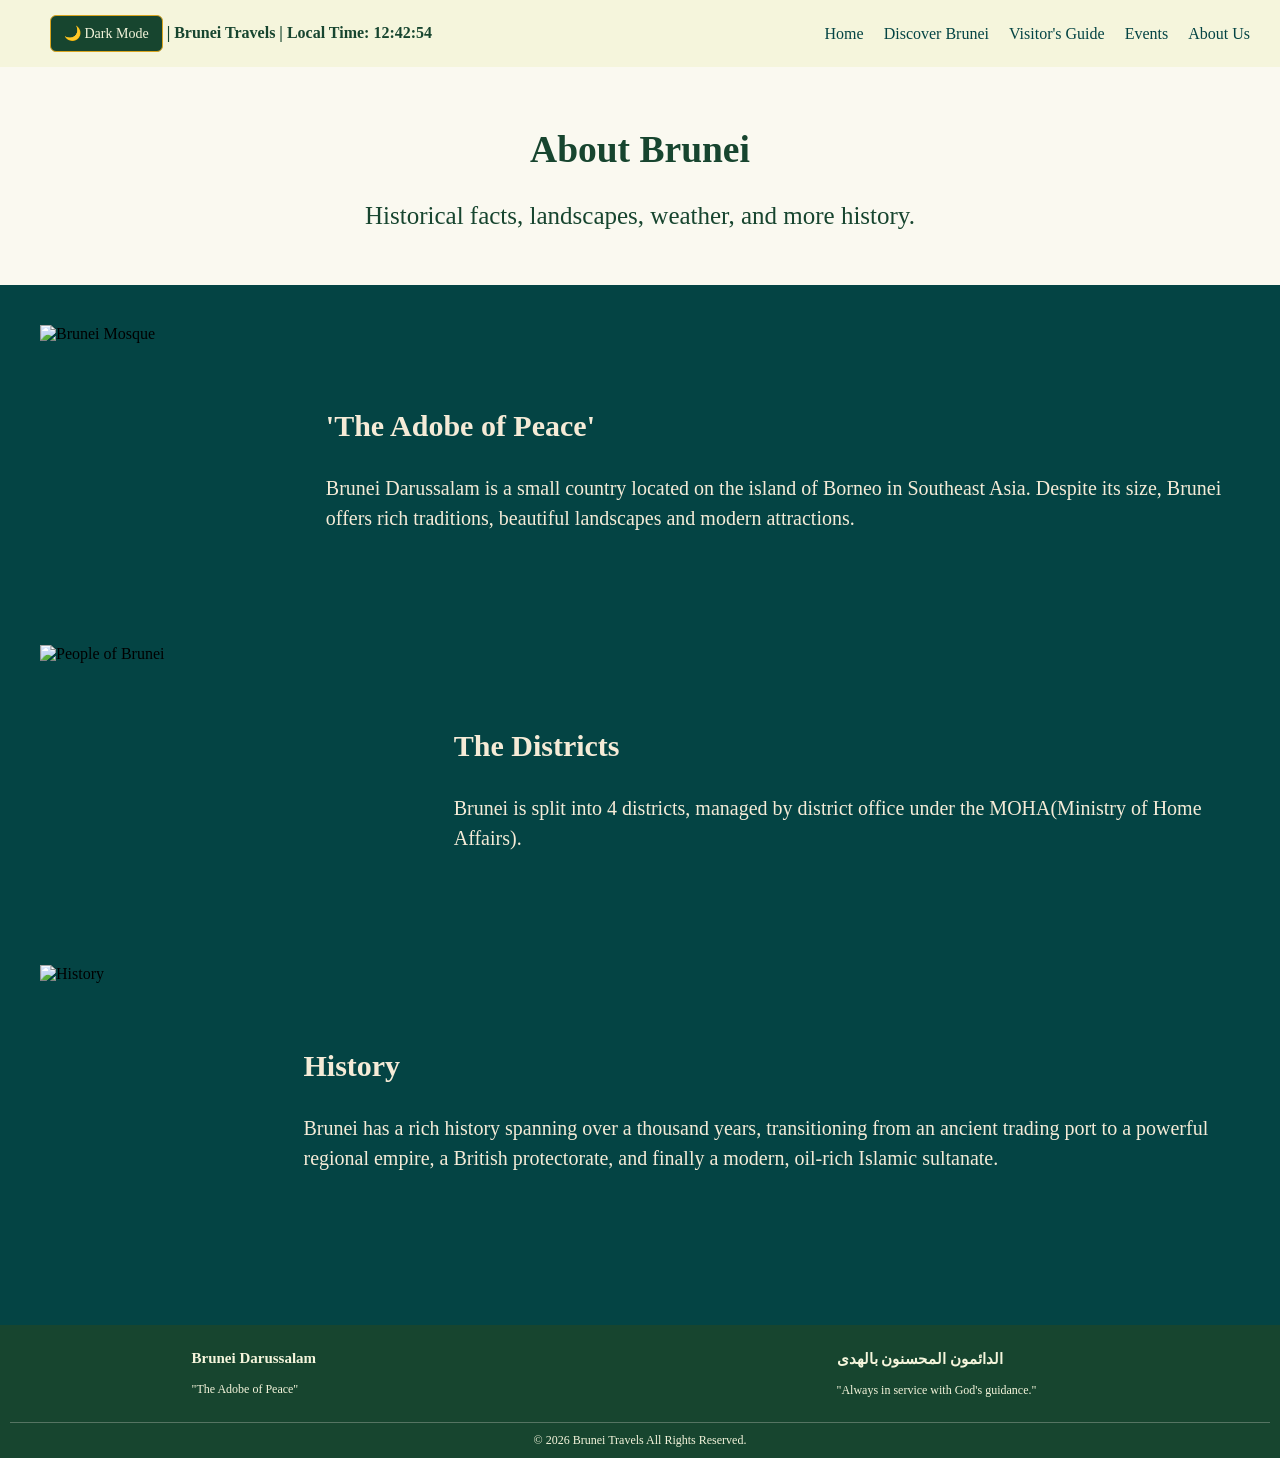
==== aboutbrunei.html @ cee532a9 "Add files via upload" ====
<!DOCTYPE html>
<html lang="en">
<head>
    <meta charset="UTF-8">
    <meta name="viewport" content="width=device-width, initial-scale=1.0">
    <link rel="stylesheet" href="style.css">
    <title>Brunei Travels</title>
</head>

<body>
    <nav class="navbar">

        <section class="clock">
            <time>
              <button id="theme-toggle">🌙 Dark Mode</button> | Brunei Travels | Local Time:
            </time>
            <time id="brunei-clock">00:00:00</time>
        </section>

        <a href="index.html">Home</a>

        <section class="dropdown">
            <a href="">Discover Brunei</a>
            <section class="dropdownchoice">
                <a href="culture.html">Culture & Traditions</a>
                <a href="cuisine.html">Food & Cuisine</a>
                <a href="aboutbrunei.html">About Brunei</a>
            </section>
        </section>

        <a href="visitorguide.html">Visitor's Guide</a>
        <a href="events.html">Events</a>
        <a href="aboutus.html">About Us</a>

    </nav>


<section class="attractionheader">
    <h1>About Brunei</h1>
    <p>Historical facts, landscapes, weather, and more history.</p>
</section>


<section class="discover">

    <section class="discoverrow">
        <img src="https://miro.medium.com/1*G12A2kKPbNU4svpOhQeMRA.jpeg"
        class="discoverpic" alt="Brunei Mosque">

        <article class="discovertext">
            <h2>'The Adobe of Peace'</h2>
            <p>
                Brunei Darussalam is a small country located on the island
                of Borneo in Southeast Asia. Despite its size, Brunei offers
                rich traditions, beautiful landscapes and modern attractions.
            </p>
        </article>
      </section>

    <section class="discoverrow">
        <img src="https://www.researchgate.net/publication/346323958/figure/fig1/AS:962062389882881@1606384956360/The-four-districts-of-Brunei-Brunei-Muara-Tutong-Belait-and-Temburong.png"
        class="discoverpic" alt="People of Brunei">

        <article class="discovertext">
            <h2>The Districts</h2>
            <p>
                Brunei is split into 4 districts, managed by district office
                under the MOHA(Ministry of Home Affairs).
                
            </p>
        </article>
    </section>

        <section class="discoverrow">
        <img src="https://blogger.googleusercontent.com/img/b/R29vZ2xl/AVvXsEhx63XhjxnNRCTAnIFcYxLvG0X2e9Hr3zSD-kk4H_aWgVyD7s-BBY7ObbIfe4cF-QkxxsZBeTphZVmv46xIAlkVuyG_g872ibqF4ErWZV2IkiEgEj1YyFI96Mf1I63_D9MI6iYmfQ/s1600/postcard_archive5.jpeg"
        class="discoverpic" alt="History">

        <article class="discovertext">
            <h2>History</h2>
            <p>
                Brunei has a rich history spanning over a thousand years, 
                transitioning from an ancient trading port to a powerful regional empire,
                a British protectorate, and finally a modern, oil-rich Islamic sultanate.
            </p>
        </article>
    </section>

</section>

    <footer class="footer">

        <section class="footer-content">

            <section>
                <h3>Brunei Darussalam</h3>
                <p>"The Adobe of Peace"</p>
            </section>

            <section>
                <h3>الدائمون المحسنون بالهدى</h3>
                <p>"Always in service with God's guidance."</p>
            </section>

        </section>

        <p class="copyright">
            © 2026 Brunei Travels All Rights Reserved.
        </p>

    </footer>



  <script src="javascript.js"></script>
</body>
</html>
---- style.css ----
/* Body */


/* ADD LINKS!!! */

body {
    font-family: Georgia, 'Times New Roman', Times, serif;
    font-size: medium;
    color: black;
    margin: 0;
    padding: 0;
}




/* Clock and Website Title*/

.clock {
    margin-right: auto;
    padding-left: 20px;
    color: #17452F;
    font-size: 16px;
    font-weight: bold;
}

/* for navigation*/ 

.navbar {
    display: flex;
    justify-content: flex-end;
    align-items: center;
    gap: 20px;
    padding: 15px 30px;
    background-color: beige;
}

.navbar a {
    text-decoration: none;
    color: rgb(4, 68, 68);
}

.navbar a:hover {
    text-decoration: underline;
    text-decoration-color: goldenrod;
}


/* DROPDOWN MENU */

.dropdown {
    position: relative;
    display: inline-block;
}

.dropdownchoice {
    display: none;
    position: absolute;
    background-color: goldenrod;
    min-width: 180px;
    z-index: 10;
    border-radius: 5px;
}

.dropdownchoice a {
    display: block;
    padding: 12px;
    text-decoration: none;
    color: #17452F;
    font-size: 16px;
}

.dropdownchoice a:hover {
    background-color: #E8D5A8;
}

.dropdown:hover .dropdownchoice {
    display: block;
}


/* Homepage */


.homepage {
    display: flex;
    flex-direction: column;
    justify-content: center;
    align-items: center;
    text-align: center;
    min-height: 600px;
    padding: 20px;
    box-sizing: border-box;
    position: relative;

    background: linear-gradient(rgba(0, 0, 0, 0.4), rgba(0, 0, 0, 0.2)),
    url("https://i0.wp.com/borneoadventure.com/v3/wp-content/uploads/2012/01/BRN_DK_5221.jpg?fit=2000%2C1331&quality=60&strip=all&ssl=1");

    background-size: cover;
    background-position: center;

    font-family: Georgia, 'Times New Roman', Times, serif;
    color: white;
    text-shadow: 0 0 25px black;
}

.homepage-title h2 {
    font-size: 35px;
}

.quote {
    font-size: 25px;
}

.homepage2 {
    display: flex;
    justify-content: center;
    align-items: center;
    gap: 40px;
    flex-wrap: wrap;
}

.homepagebtn {
    font-size: 20px;
    padding: 15px 20px;
    background-color: transparent;
    color: beige;
    border: 1px solid beige;
    border-radius: 10px;
    text-decoration: none;

    cursor: pointer;
}

.homepagebtn:hover {
    background-color: #F5EBD7;
    color: #17452F;
}

/* Image Carousel */

.slide-btn {

    position: absolute;

    background-color: rgba(0, 0, 0, 0.4);
    color: beige;

    border: none;
    padding: 12px;

    font-size: 25px;
    cursor: pointer;
}

.slide-btn:hover {
    background-color: goldenrod;
    color: #17452F;
}

.prev {
    left: 20px;
}

.next {
    right: 20px;
}

/* Mobile (index page) */

@media (max-width: 600px) {
    .homepage {
        min-height: 500px;
    }

    .homepage-title h2 {
        font-size: 24px;
    }

    .quote {
        font-size: 16px;
    }

    .homepagebtn {
        font-size: 16px;
    }

    .prev {
        left: 8px;
    }

    .next {
        right: 8px;
    }
}



/* Discover Pages */

.discover {
    background-color: rgb(4, 68, 68);
    padding: 40px;
}

.discoverrow {
    display: flex;
    align-items: center;
    gap: 30px;
    margin-bottom: 40px;
}

.discoverpic {
    width: 400px;
    max-width: 100%;
    height: 280px;

}

.discovertext {
    font-family: Georgia, 'Times New Roman', Times, serif;
    font-size: 20px;
    color: #F5EBD7;
    line-height: 1.5;
}


/* ATTRACTIONS PAGE */

.attractionheader {
    text-align: center;
    padding: 30px;
    color: #17452F;
    font-size: 25px;
    background-color: #faf9f0;
}

.attractions {
    display: grid;
    grid-template-columns: repeat(3, 1fr);
    gap: 30px;
    padding: 30px 50px;
    background-color: rgb(222, 195, 128);
}

.attractions2 {
    display: grid;
    grid-template-columns: repeat(2, 1fr);
    gap: 30px;
    padding: 30px 50px;
    background-color: rgb(222, 195, 128);
}

.attractioncard {
    text-align: center;
    background-color: beige;
    border-radius: 10px;
    overflow: hidden;
    padding-bottom: 15px;
}

.attractioncard img {
    width: 100%;
    height: 220px;
    object-fit: cover;
}

.attractioncard h2 {
    color: #17452F;
    font-size: 21px;
    padding: 0 10px;
}

.attractioncard p {
    font-size: 16px;
    line-height: 1.5;
    padding: 0 15px;
}


/* ABOUT US */

.aboutus {
    background-color: rgb(223, 200, 173);
}

.aboutus h1 {
    text-align: center;
    color: #17452F;
    background-color: #D9A520;
    padding: 30px;
    margin: 0;
}

.aboutrow {
    display: flex;
    align-items: center;
    gap: 35px;
    padding: 20px 50px;
}

.aboutrow img {
    width: 45%;
    height: 300px;
    object-fit: cover;
}

.aboutrow article {
    flex: 1;
}

.aboutrow h2 {
    color: #17452F;
}

.aboutrow p {
    font-size: 17px;
    line-height: 1.6;
}


/* FOOTER */

.footer {
    background-color: #17452F;
    color: beige;
    width: 100%;
    box-sizing: border-box;
    padding: 10px 10px;
}

.footer-content {
    display: flex;
    justify-content: space-around;
    gap: 30px;
}

.footer-content section {
    width: 20%;
}

.footer h3 {
    font-size: 15px;
}

.footer p {
    font-size: 12px;
}

.copyright {
    text-align: center;
    border-top: 1px solid #557462;
    padding-top: 10px;
    margin-bottom: 0;
}


/* TABLETS */

@media screen and (max-width: 900px) {

    .attractions {
        grid-template-columns: repeat(2, 1fr);
        padding: 25px;
    }

    .discoverpic {
        width: 45%;
    }

}


/* MOBILE PHONES */

@media screen and (max-width: 600px) {

    /* TITLE AND NAVBAR */

    .title {
        font-size: 23px;
        padding: 15px;
    }

    .title a {
        font-size: 16px;
    }

    .navbar {
        justify-content: center;
        gap: 12px;
        padding: 15px 0;
        flex-wrap: wrap;
    }

    .navbar a {
        font-size: 14px;
    }

    .clock {
        width: 100%;
        text-align: center;
        padding: 0;
    }


    /* DROPDOWN */

    .dropdown-content {
        min-width: 150px;
    }

    .dropdown-content a {
        font-size: 14px;
    }


    /* HOMEPAGE */

    .homepage {
        min-height: 450px;
        padding: 20px;
        font-size: 23px;
        text-align: center;
    }

    .quote {
        font-size: 16px;
        padding: 0;
    }

    .homepage2 {
        flex-direction: column;
        gap: 15px;
        padding: 25px 15px;
    }

    .homepagebtn {
        font-size: 18px;
    }


    /* DISCOVER BRUNEI */

    .discover {
        padding: 20px 15px;
    }

    .discoverrow {
        flex-direction: column;
        align-items: stretch;
        gap: 15px;
        margin-bottom: 35px;
    }

    .discoverpic {
        width: 100%;
        height: 230px;
    }

    .discovertext {
        font-size: 17px;
        line-height: 1.6;
    }


    /* ATTRACTIONS */

    .attractions,
    .attractions2 {
        grid-template-columns: 1fr;
        padding: 20px;
    }

    .attractioncard img {
        height: 220px;
    }


    /* ABOUT US */

    .aboutrow {
        flex-direction: column;
        padding: 20px;
    }

    .aboutrow img {
        width: 100%;
        height: 230px;
    }


    /* FOOTER */

    .footer {
        padding: 15px;
    }

    .footer-content {
        flex-direction: column;
        gap: 10px;
    }

    .footer-content section {
        width: 100%;
        text-align: center;
    }

    .copyright {
        font-size: 10px;
    }

}

.plan-section {
    width: 85%;
    margin: 40px auto;
    overflow: auto;
}

.plan-section h2 {
    color: #17452F;
    border-bottom: 2px solid #D9A520;
    padding-bottom: 10px;
}

.plan-section img {
    width: 40%;
    height: 230px;
    object-fit: cover;
    float: left;
    margin-right: 20px;
    border-radius: 8px;
}

.plan-section p {
    line-height: 1.8;
}

.plan-section a {
    color: #17452F;
}

@media screen and (max-width: 700px) {
    .plan-section img {
        width: 100%;
        margin-bottom: 15px;
    }
}



/* THEME TOGGLE BUTTON */

#theme-toggle {
    font-family: Georgia, 'Times New Roman', Times, serif;
    font-size: 14px;
    padding: 9px 13px;
    background-color: #17452F;
    color: beige;
    border: 1px solid #D9A520;
    border-radius: 6px;
    cursor: pointer;
}

#theme-toggle:hover {
    background-color: #D9A520;
    color: #17452F;
}


/* DARK MODE */

body.dark-mode {
    background-color: #17251e;
    color: #F5EBD7;
}

/* Website title */

body.dark-mode .title {
    background-color: #263B30;
    color: #F5EBD7;
}

/* Navbar */

body.dark-mode .navbar {
    background-color: #263B30;
}

body.dark-mode .navbar a {
    color: #F5EBD7;
}

/* Dropdown */

body.dark-mode .dropdownchoice {
    background-color: #263B30;
}

body.dark-mode .dropdownchoice a {
    color: #F5EBD7;
}

body.dark-mode .dropdownchoice a:hover {
    background-color: #405A49;
}

/* Discover Brunei */

body.dark-mode .discover {
    background-color: #20382C;
}

/* Attractions */

body.dark-mode .attractionheader {
    background-color: #263B30;
    color: #F5EBD7;
}

body.dark-mode .attractions,
body.dark-mode .attractions2 {
    background-color: #20382C;
}

body.dark-mode .attractioncard {
    background-color: #304438;
    color: #F5EBD7;
}

body.dark-mode .attractioncard h2 {
    color: #E6C66B;
}

/* About Us */

body.dark-mode .aboutus {
    background-color: #20382C;
    color: #F5EBD7;
}

body.dark-mode .aboutus h1 {
    background-color: #263B30;
    color: #E6C66B;
}

body.dark-mode .aboutrow h2 {
    color: #E6C66B;
}

/* Plan Your Visit */

body.dark-mode .plan-section h2 {
    color: #E6C66B;
}

body.dark-mode .plan-section a {
    color: #E6C66B;
}

/* Footer */

body.dark-mode .footer {
    background-color: #101A14;
}

/* Body background class */

body.dark-mode.body2 {
    background-color: #17251e;
}

/* Theme button in dark mode */

body.dark-mode #theme-toggle {
    background-color: #D9A520;
    color: #17452F;
}

body.dark-mode .clock {
    color: #F5EBD7;
}
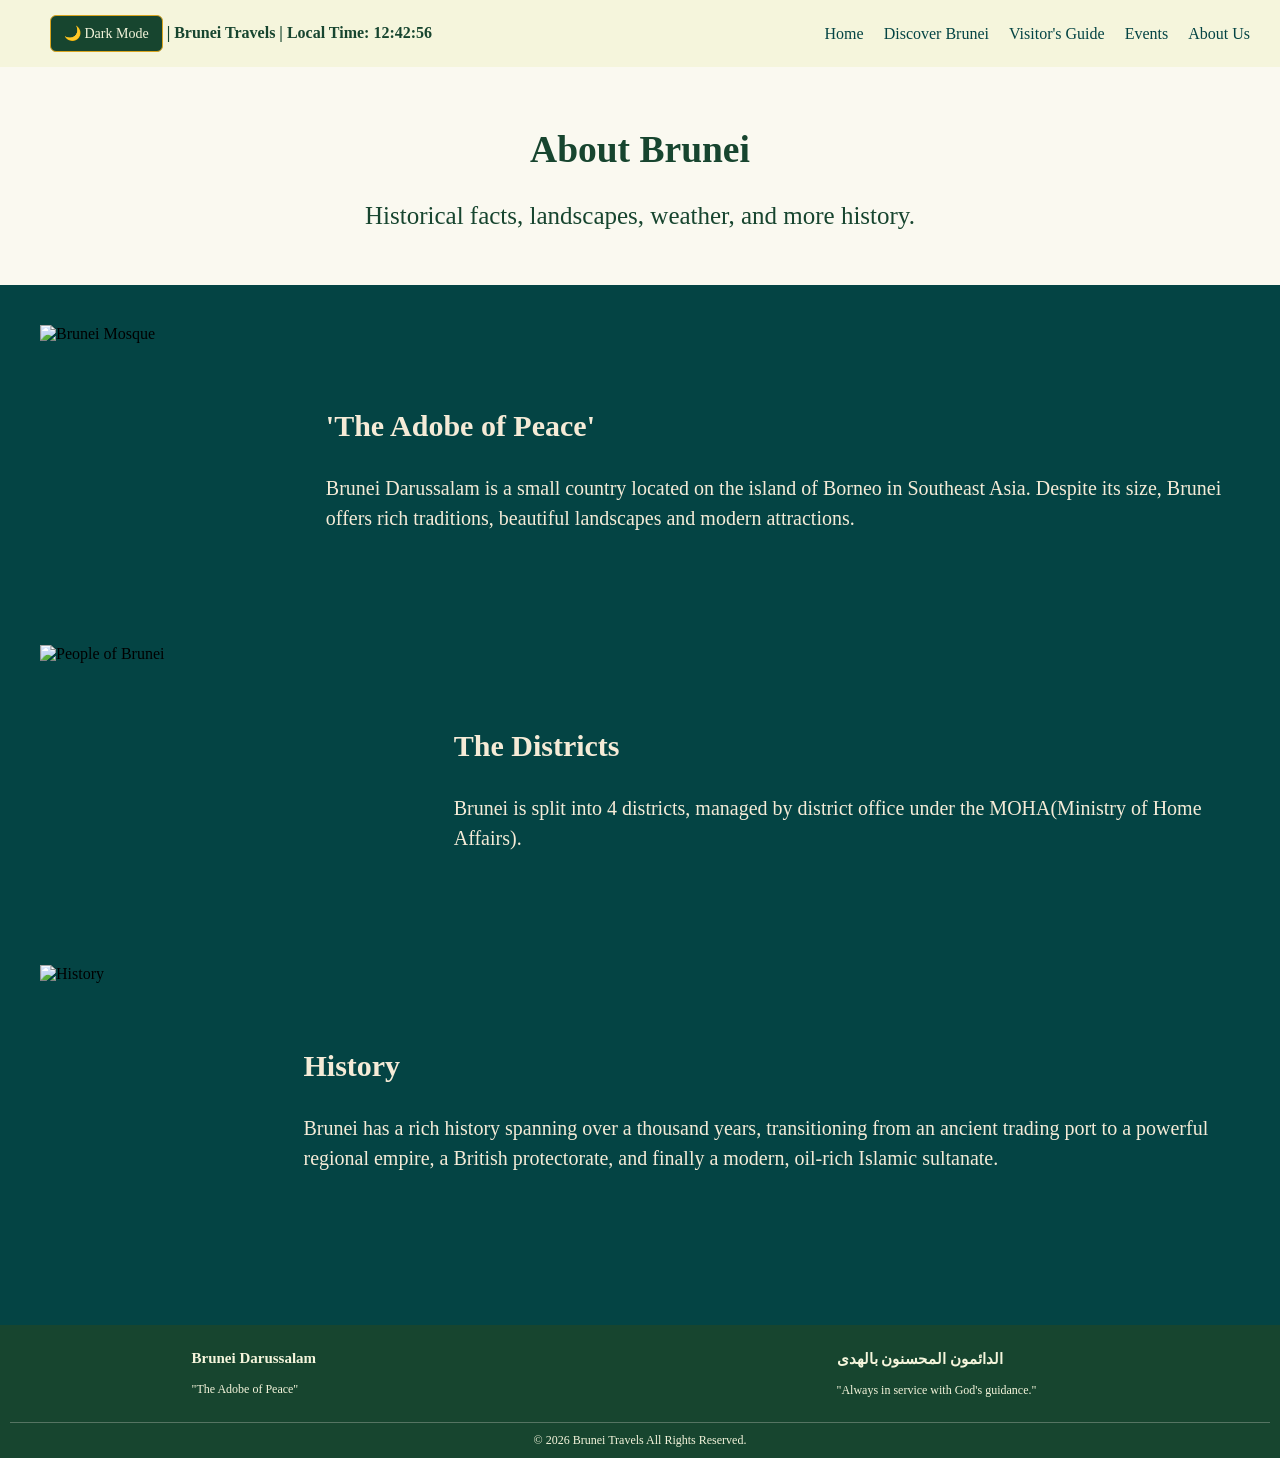
==== commit d35cdf91: "Update aboutbrunei.html removed extra time on navbar" ====
--- a/aboutbrunei.html
+++ b/aboutbrunei.html
@@ -11,9 +11,9 @@
     <nav class="navbar">
 
         <section class="clock">
-            <time>
+
               <button id="theme-toggle">🌙 Dark Mode</button> | Brunei Travels | Local Time:
-            </time>
+
             <time id="brunei-clock">00:00:00</time>
         </section>
 
--- a/style.css
+++ b/style.css
@@ -1,7 +1,7 @@
 /* Body */
 
 
-/* ADD LINKS!!! */
+/* Fix media and make it all 600px, and make it all at the bottom. also just edit out certain elements. */
 
 body {
     font-family: Georgia, 'Times New Roman', Times, serif;
@@ -46,7 +46,7 @@
 }
 
 
-/* DROPDOWN MENU */
+/* Dropdown*/
 
 .dropdown {
     position: relative;
@@ -681,4 +681,4 @@
 
 body.dark-mode .clock {
     color: #F5EBD7;
-}+}
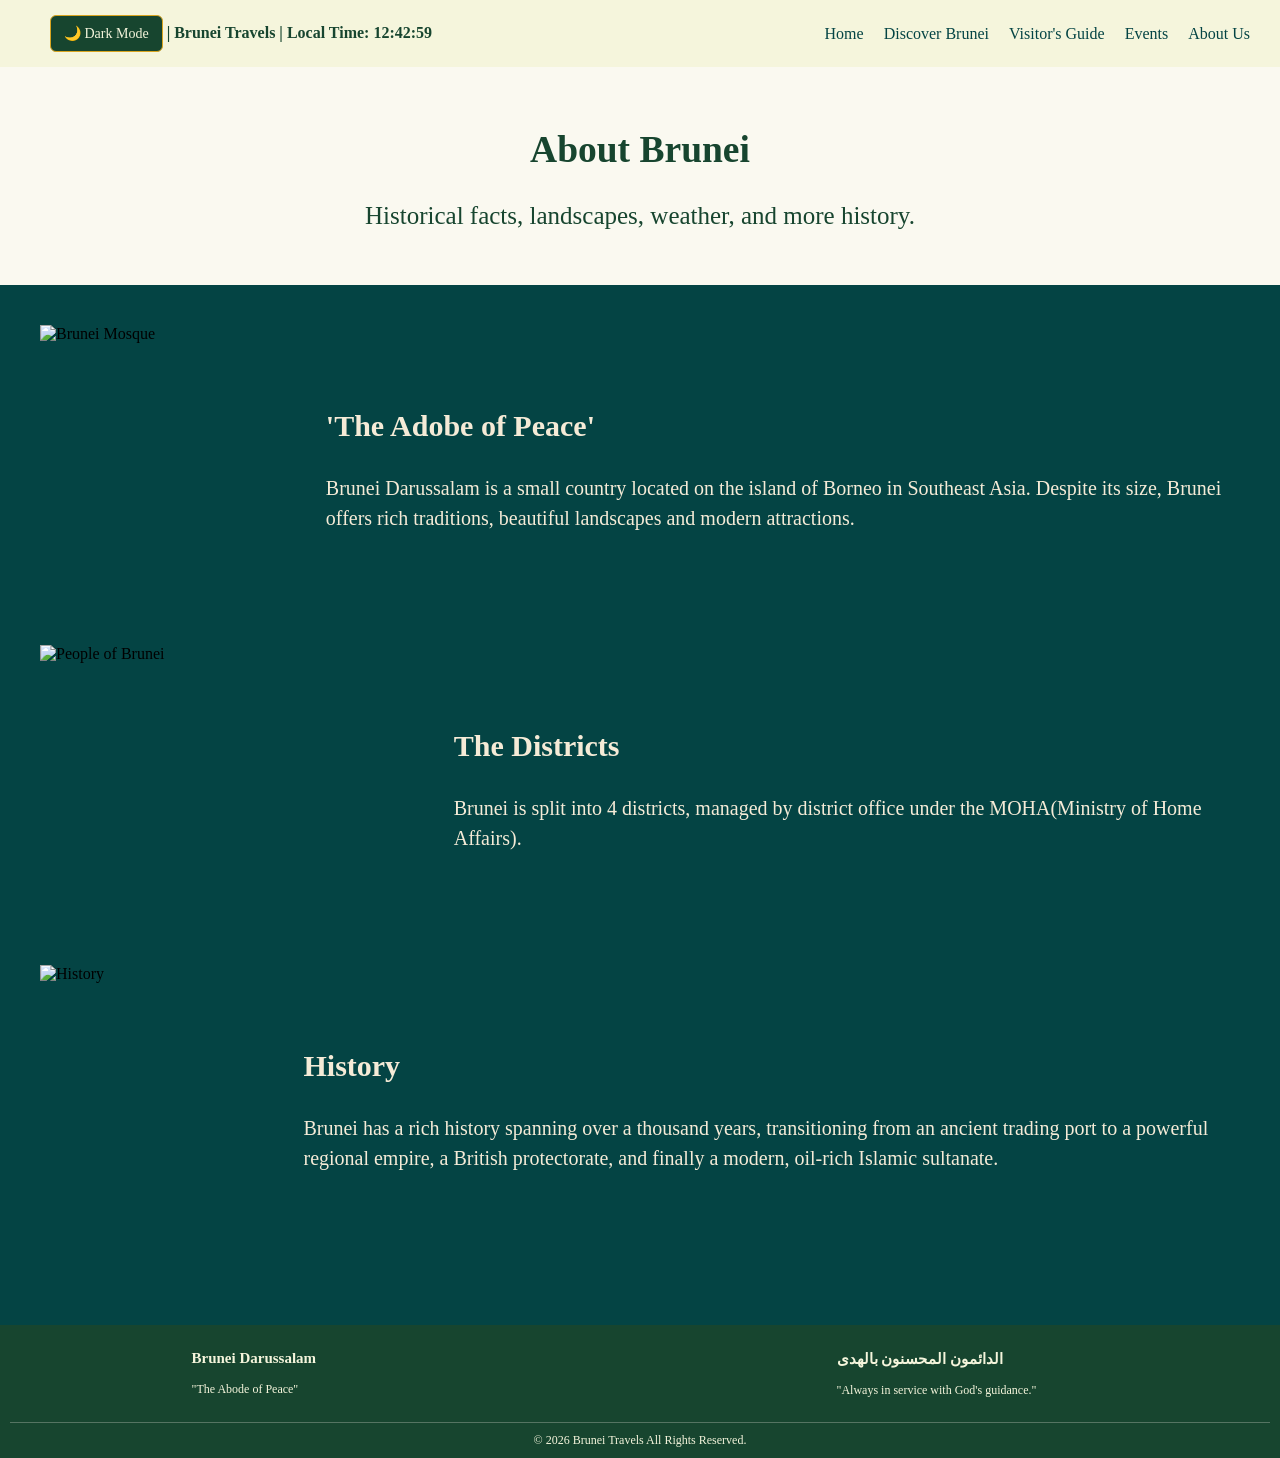
==== commit 9b555431: "Update aboutbrunei.html fix typo" ====
--- a/aboutbrunei.html
+++ b/aboutbrunei.html
@@ -11,9 +11,9 @@
     <nav class="navbar">
 
         <section class="clock">
-
+            <time>
               <button id="theme-toggle">🌙 Dark Mode</button> | Brunei Travels | Local Time:
-
+            </time>
             <time id="brunei-clock">00:00:00</time>
         </section>
 
@@ -93,7 +93,7 @@
 
             <section>
                 <h3>Brunei Darussalam</h3>
-                <p>"The Adobe of Peace"</p>
+                <p>"The Abode of Peace"</p>
             </section>
 
             <section>
@@ -111,6 +111,7 @@
 
 
 
+
   <script src="javascript.js"></script>
 </body>
 </html>
--- a/style.css
+++ b/style.css
@@ -1,7 +1,8 @@
-/* Body */
-
-
-/* Fix media and make it all 600px, and make it all at the bottom. also just edit out certain elements. */
+
+/* Fix media and make it all 600px, 
+and make it all at the bottom. 
+arrange css
+*/
 
 body {
     font-family: Georgia, 'Times New Roman', Times, serif;
@@ -10,8 +11,6 @@
     margin: 0;
     padding: 0;
 }
-
-
 
 
 /* Clock and Website Title*/
@@ -166,35 +165,6 @@
     right: 20px;
 }
 
-/* Mobile (index page) */
-
-@media (max-width: 600px) {
-    .homepage {
-        min-height: 500px;
-    }
-
-    .homepage-title h2 {
-        font-size: 24px;
-    }
-
-    .quote {
-        font-size: 16px;
-    }
-
-    .homepagebtn {
-        font-size: 16px;
-    }
-
-    .prev {
-        left: 8px;
-    }
-
-    .next {
-        right: 8px;
-    }
-}
-
-
 
 /* Discover Pages */
 
@@ -225,7 +195,7 @@
 }
 
 
-/* ATTRACTIONS PAGE */
+/* Attraction */
 
 .attractionheader {
     text-align: center;
@@ -278,7 +248,7 @@
 }
 
 
-/* ABOUT US */
+/* About Us */
 
 .aboutus {
     background-color: rgb(223, 200, 173);
@@ -319,7 +289,7 @@
 }
 
 
-/* FOOTER */
+/* Footer */
 
 .footer {
     background-color: #17452F;
@@ -354,163 +324,6 @@
     margin-bottom: 0;
 }
 
-
-/* TABLETS */
-
-@media screen and (max-width: 900px) {
-
-    .attractions {
-        grid-template-columns: repeat(2, 1fr);
-        padding: 25px;
-    }
-
-    .discoverpic {
-        width: 45%;
-    }
-
-}
-
-
-/* MOBILE PHONES */
-
-@media screen and (max-width: 600px) {
-
-    /* TITLE AND NAVBAR */
-
-    .title {
-        font-size: 23px;
-        padding: 15px;
-    }
-
-    .title a {
-        font-size: 16px;
-    }
-
-    .navbar {
-        justify-content: center;
-        gap: 12px;
-        padding: 15px 0;
-        flex-wrap: wrap;
-    }
-
-    .navbar a {
-        font-size: 14px;
-    }
-
-    .clock {
-        width: 100%;
-        text-align: center;
-        padding: 0;
-    }
-
-
-    /* DROPDOWN */
-
-    .dropdown-content {
-        min-width: 150px;
-    }
-
-    .dropdown-content a {
-        font-size: 14px;
-    }
-
-
-    /* HOMEPAGE */
-
-    .homepage {
-        min-height: 450px;
-        padding: 20px;
-        font-size: 23px;
-        text-align: center;
-    }
-
-    .quote {
-        font-size: 16px;
-        padding: 0;
-    }
-
-    .homepage2 {
-        flex-direction: column;
-        gap: 15px;
-        padding: 25px 15px;
-    }
-
-    .homepagebtn {
-        font-size: 18px;
-    }
-
-
-    /* DISCOVER BRUNEI */
-
-    .discover {
-        padding: 20px 15px;
-    }
-
-    .discoverrow {
-        flex-direction: column;
-        align-items: stretch;
-        gap: 15px;
-        margin-bottom: 35px;
-    }
-
-    .discoverpic {
-        width: 100%;
-        height: 230px;
-    }
-
-    .discovertext {
-        font-size: 17px;
-        line-height: 1.6;
-    }
-
-
-    /* ATTRACTIONS */
-
-    .attractions,
-    .attractions2 {
-        grid-template-columns: 1fr;
-        padding: 20px;
-    }
-
-    .attractioncard img {
-        height: 220px;
-    }
-
-
-    /* ABOUT US */
-
-    .aboutrow {
-        flex-direction: column;
-        padding: 20px;
-    }
-
-    .aboutrow img {
-        width: 100%;
-        height: 230px;
-    }
-
-
-    /* FOOTER */
-
-    .footer {
-        padding: 15px;
-    }
-
-    .footer-content {
-        flex-direction: column;
-        gap: 10px;
-    }
-
-    .footer-content section {
-        width: 100%;
-        text-align: center;
-    }
-
-    .copyright {
-        font-size: 10px;
-    }
-
-}
 
 .plan-section {
     width: 85%;
@@ -541,20 +354,13 @@
     color: #17452F;
 }
 
-@media screen and (max-width: 700px) {
-    .plan-section img {
-        width: 100%;
-        margin-bottom: 15px;
-    }
-}
-
-
-
-/* THEME TOGGLE BUTTON */
+
+/* Theme (Dark or Light) */
 
 #theme-toggle {
     font-family: Georgia, 'Times New Roman', Times, serif;
     font-size: 14px;
+    
     padding: 9px 13px;
     background-color: #17452F;
     color: beige;
@@ -569,7 +375,7 @@
 }
 
 
-/* DARK MODE */
+/* Dark Mode CSS Colours*/
 
 body.dark-mode {
     background-color: #17251e;
@@ -682,3 +488,161 @@
 body.dark-mode .clock {
     color: #F5EBD7;
 }
+
+/* Mobile View */
+
+@media screen and (max-width: 600px) {
+
+    /* Homepage */
+
+    .homepage {
+        min-height: 450px;
+        padding: 20px;
+        font-size: 23px;
+        text-align: center;
+    }
+
+    .homepage-title h2 {
+        font-size: 24px;
+    }
+
+    .quote {
+        font-size: 16px;
+        padding: 0;
+    }
+
+    .homepage2 {
+        flex-direction: column;
+        gap: 15px;
+        padding: 25px 15px;
+    }
+
+    .homepagebtn {
+        font-size: 18px;
+    }
+
+    .prev {
+        left: 8px;
+    }
+
+    .next {
+        right: 8px;
+    }
+
+    /* Title and nav */
+
+    .title {
+        font-size: 23px;
+        padding: 15px;
+    }
+
+    .title a {
+        font-size: 16px;
+    }
+
+    .navbar {
+        justify-content: center;
+        gap: 12px;
+        padding: 15px 0;
+        flex-wrap: wrap;
+    }
+
+    .navbar a {
+        font-size: 14px;
+    }
+
+    .clock {
+        width: 100%;
+        text-align: center;
+        padding: 0;
+    }
+
+    /* Dropdown */
+
+    .dropdownchoice {
+        min-width: 150px;
+    }
+
+    .dropdownchoice a {
+        font-size: 14px;
+    }
+
+    /* Discover Brunei */
+
+    .discover {
+        padding: 20px 15px;
+    }
+
+    .discoverrow {
+        flex-direction: column;
+        align-items: stretch;
+        gap: 15px;
+        margin-bottom: 35px;
+    }
+
+    .discoverpic {
+        width: 100%;
+        height: 230px;
+    }
+
+    .discovertext {
+        font-size: 17px;
+        line-height: 1.6;
+    }
+
+    /* Attraction */
+
+    .attractions {
+        grid-template-columns: 1fr;
+        padding: 20px;
+    }
+
+    .attractions2 {
+        grid-template-columns: 1fr;
+        padding: 20px;  
+    }
+
+
+    .attractioncard img {
+        height: 220px;
+    }
+
+    /* About us */
+
+    .aboutrow {
+        flex-direction: column;
+        padding: 20px;
+    }
+
+    .aboutrow img {
+        width: 100%;
+        height: 230px;
+    }
+
+    /* Plan your visit */
+
+    .plan-section img {
+        width: 100%;
+        margin-bottom: 15px;
+    }
+
+    /* Footer */
+
+    .footer {
+        padding: 15px;
+    }
+
+    .footer-content {
+        flex-direction: column;
+        gap: 10px;
+    }
+
+    .footer-content section {
+        width: 100%;
+        text-align: center;
+    }
+
+    .copyright {
+        font-size: 10px;
+    }
+}
